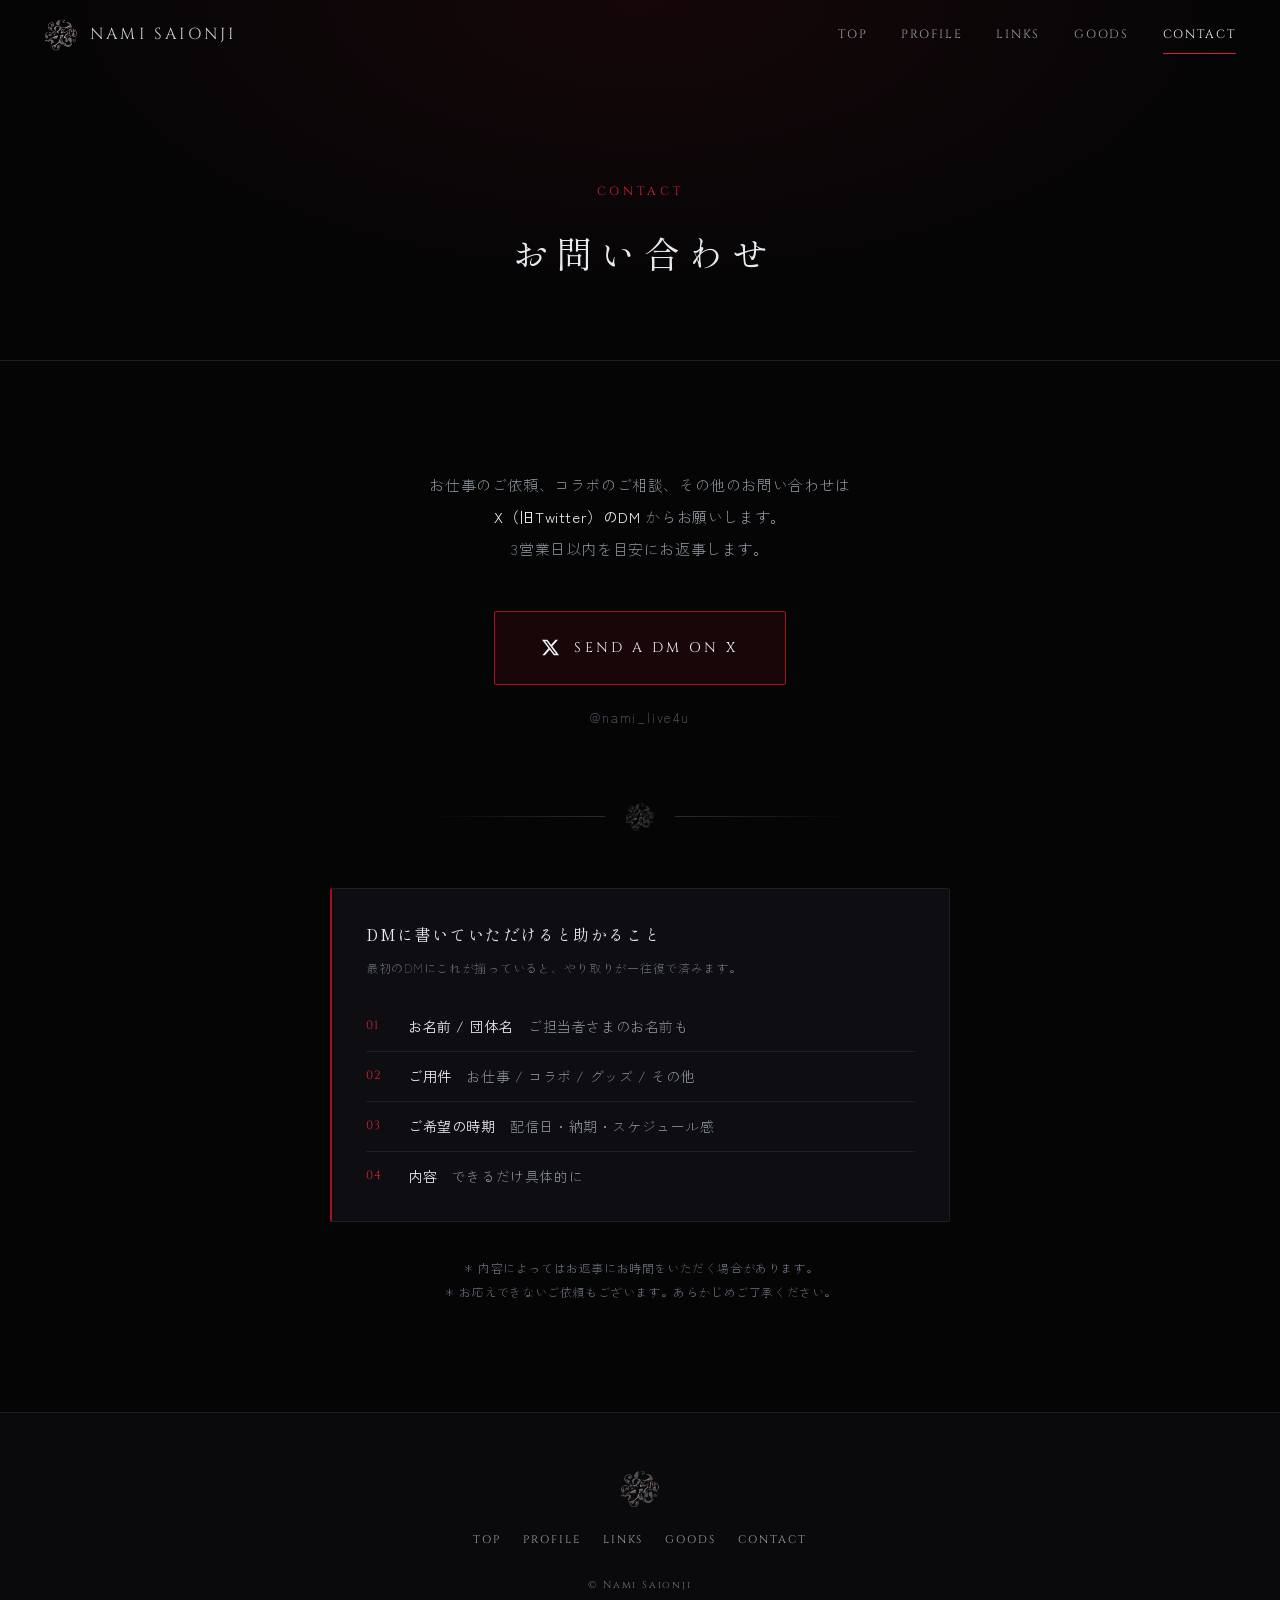
==== contact.html @ cef0e0cd "Add files via upload" ====
<!DOCTYPE html>
<html lang="ja">
<head>
<meta charset="UTF-8">
<meta name="viewport" content="width=device-width,initial-scale=1">
<title>CONTACT｜西園寺ナミ</title>
<meta name="description" content="西園寺ナミへのお問い合わせ・お仕事のご依頼はXのDMから。">
<meta property="og:title" content="CONTACT｜西園寺ナミ">
<meta property="og:image" content="assets/img/ogp_1200x630.png">
<meta name="twitter:card" content="summary_large_image">
<link rel="icon" href="assets/img/favicon.ico">
<link rel="apple-touch-icon" href="assets/img/favicon_180.png">
<link rel="preconnect" href="https://fonts.googleapis.com">
<link rel="preconnect" href="https://fonts.gstatic.com" crossorigin>
<link href="https://fonts.googleapis.com/css2?family=Cinzel:wght@400;500&family=Shippori+Mincho:wght@400;500&family=Zen+Kaku+Gothic+New:wght@300;400&display=swap" rel="stylesheet">
<link rel="stylesheet" href="assets/css/style.css">
<style>
  .dm{max-width:620px;margin:0 auto;text-align:center}
  .dm__btn{
    display:inline-flex;align-items:center;justify-content:center;gap:14px;
    padding:22px 46px;border:1px solid var(--crimson);border-radius:var(--r);
    background:rgba(163,18,28,.12);color:var(--silver-hi);
    font-family:var(--serif-en);font-size:14px;letter-spacing:.22em;text-transform:uppercase;
    transition:background .4s var(--ease),border-color .4s var(--ease),transform .4s var(--ease);
  }
  .dm__btn:hover{background:var(--crimson);border-color:var(--crimson);transform:translateY(-2px)}
  .dm__btn svg{width:19px;height:19px;fill:currentColor;flex:0 0 auto}
  .dm__id{margin:20px 0 0;font-family:var(--sans-jp);font-size:13px;
    letter-spacing:.14em;color:var(--text-3)}

  .ask{max-width:620px;margin:0 auto;background:var(--surface);
    border:1px solid var(--line);border-left:2px solid var(--crimson);
    border-radius:var(--r);padding:30px 34px}
  .ask__t{margin:0 0 6px;font-family:var(--serif-jp);font-size:16px;letter-spacing:.1em;color:var(--text)}
  .ask__s{margin:0 0 22px;font-size:12px;color:var(--text-3);letter-spacing:.06em}
  .ask ol{margin:0;padding:0;counter-reset:a;list-style:none}
  .ask li{counter-increment:a;position:relative;padding:11px 0 11px 42px;
    border-bottom:1px solid var(--line);font-size:14px;color:var(--text-2)}
  .ask li:last-child{border-bottom:0;padding-bottom:0}
  .ask li::before{
    content:counter(a,decimal-leading-zero);position:absolute;left:0;top:12px;
    font-family:var(--serif-en);font-size:12px;letter-spacing:.1em;color:var(--crimson-hi)}
  .ask li b{color:var(--text);font-weight:400}
</style>
</head>
<body>

<header class="hd is-stuck">
  <a class="hd__logo" href="index.html">
    <img src="assets/img/logo_mark_transparent_256.png" alt="西園寺ナミ">
    <span>Nami Saionji</span>
  </a>
  <nav class="nav">
    <a href="index.html">Top</a><a href="profile.html">Profile</a><a href="links.html">Links</a>
    <a href="goods.html">Goods</a><a href="contact.html">Contact</a>
  </nav>
  <button class="burger" type="button" aria-label="メニュー" aria-expanded="false"><i></i><i></i><i></i></button>
</header>

<main>
  <div class="phead">
    <p class="phead__en">Contact</p>
    <h1 class="phead__jp">お問い合わせ</h1>
  </div>

  <section class="sec">
    <div class="wrap">
      <div class="rv">
        <p class="lead" style="max-width:620px;margin:0 auto 46px;text-align:center">
          お仕事のご依頼、コラボのご相談、その他のお問い合わせは<br>
          <strong>X（旧Twitter）のDM</strong> からお願いします。<br>
          3営業日以内を目安にお返事します。
        </p>
      </div>

      <div class="dm rv" data-d="1">
        <!-- プロフィールに飛ばして、そこのDMボタンを押してもらう形。
             自分の数値IDが分かれば https://x.com/messages/compose?recipient_id=数値ID で
             DM画面を直接開けます（詳細は 01_設計/原稿.md のメモ参照）。 -->
        <a class="dm__btn" href="https://x.com/nami_live4u" target="_blank" rel="noopener">
          <svg viewBox="0 0 24 24" aria-hidden="true"><path d="M18.244 2.25h3.308l-7.227 8.26 8.502 11.24H16.17l-5.214-6.817L4.99 21.75H1.68l7.73-8.835L1.254 2.25H8.08l4.713 6.231zm-1.161 17.52h1.833L7.084 4.126H5.117z"/></svg>
          Send a DM on X
        </a>
        <p class="dm__id">@nami_live4u</p>
      </div>

      <div class="orn rv" data-d="2" style="margin:64px 0 48px">
        <img src="assets/img/logo_mark_transparent_256.png" alt="">
      </div>

      <div class="ask rv" data-d="3">
        <p class="ask__t">DMに書いていただけると助かること</p>
        <p class="ask__s">最初のDMにこれが揃っていると、やり取りが一往復で済みます。</p>
        <ol>
          <li><b>お名前 / 団体名</b>　ご担当者さまのお名前も</li>
          <li><b>ご用件</b>　お仕事 / コラボ / グッズ / その他</li>
          <li><b>ご希望の時期</b>　配信日・納期・スケジュール感</li>
          <li><b>内容</b>　できるだけ具体的に</li>
        </ol>
      </div>

      <div class="rv" data-d="3" style="max-width:620px;margin:34px auto 0">
        <p style="font-size:12px;color:var(--text-3);line-height:2;text-align:center;margin:0">
          ＊ 内容によってはお返事にお時間をいただく場合があります。<br>
          ＊ お応えできないご依頼もございます。あらかじめご了承ください。
        </p>
      </div>
    </div>
  </section>
</main>

<footer class="ft">
  <div class="wrap">
    <img class="ft__mark" src="assets/img/logo_mark_transparent_256.png" alt="">
    <nav class="ft__nav">
      <a href="index.html">Top</a><a href="profile.html">Profile</a><a href="links.html">Links</a>
      <a href="goods.html">Goods</a><a href="contact.html">Contact</a>
    </nav>
    <p class="ft__cr">&copy; Nami Saionji</p>
  </div>
</footer>

<script src="assets/js/main.js"></script>
</body>
</html>
---- assets/css/style.css ----
/* =========================================================
   西園寺ナミ OFFICIAL SITE
   デザイントークン — STUDIO 側の設定値もこの数値をそのまま使う
   ========================================================= */
:root{
  --bg:#050506;
  --bg-2:#0a0a0d;
  --surface:#0e0e12;
  --surface-2:#14141a;
  --line:#1e1f26;
  --line-2:#2a2b33;

  --text:#e7eaef;
  --text-2:#9aa2ad;
  --text-3:#6b7280;

  --silver:#c9ced6;
  --silver-hi:#f0f3f7;
  --crimson:#a3121c;
  --crimson-hi:#d8232f;

  --maxw:1100px;
  --pad:24px;
  --r:2px;

  --serif-jp:"Shippori Mincho","Hiragino Mincho ProN","Yu Mincho",serif;
  --serif-en:"Cinzel","EB Garamond","Cormorant Garamond","Times New Roman",serif;
  --sans-jp:"Zen Kaku Gothic New","Hiragino Sans","Yu Gothic",sans-serif;

  --ease:cubic-bezier(.16,1,.3,1);
}

*,*::before,*::after{box-sizing:border-box}
html{scroll-behavior:smooth;-webkit-text-size-adjust:100%}
body{
  margin:0;background:var(--bg);color:var(--text);
  font-family:var(--sans-jp);font-size:15px;line-height:1.95;
  letter-spacing:.04em;font-weight:300;
  -webkit-font-smoothing:antialiased;overflow-x:hidden;
}
img,video{max-width:100%;display:block}
a{color:inherit;text-decoration:none;transition:color .3s var(--ease)}
ul{list-style:none;margin:0;padding:0}

.wrap{width:100%;max-width:var(--maxw);margin:0 auto;padding:0 var(--pad)}
.only-sp{display:none}

/* ---------- header ---------- */
.hd{
  position:fixed;inset:0 0 auto 0;z-index:100;
  display:flex;align-items:center;justify-content:space-between;
  padding:18px clamp(20px,4vw,44px);
  transition:background .45s var(--ease),border-color .45s var(--ease),padding .45s var(--ease);
  border-bottom:1px solid transparent;
}
.hd.is-stuck{
  background:rgba(5,5,6,.86);backdrop-filter:blur(14px);
  border-bottom-color:var(--line);padding-top:12px;padding-bottom:12px;
}
.hd__logo{display:flex;align-items:center;gap:12px}
.hd__logo img{width:34px;height:34px}
.hd__logo span{
  font-family:var(--serif-en);font-size:16px;letter-spacing:.20em;
  color:var(--silver);text-transform:uppercase;
}
.nav{display:flex;align-items:center;gap:clamp(18px,2.6vw,34px)}
.nav a{
  position:relative;font-size:12px;letter-spacing:.16em;color:var(--text-2);
  text-transform:uppercase;font-family:var(--serif-en);
}
.nav a::after{
  content:"";position:absolute;left:0;right:100%;bottom:-7px;height:1px;
  background:var(--crimson-hi);transition:right .45s var(--ease);
}
.nav a:hover,.nav a[aria-current="page"]{color:var(--silver-hi)}
.nav a:hover::after,.nav a[aria-current="page"]::after{right:0}

.burger{display:none;width:42px;height:42px;border:1px solid var(--line-2);
  background:transparent;cursor:pointer;position:relative;border-radius:var(--r)}
.burger i{position:absolute;left:11px;width:20px;height:1px;background:var(--silver);
  transition:transform .4s var(--ease),opacity .3s}
.burger i:nth-child(1){top:15px}
.burger i:nth-child(2){top:21px}
.burger i:nth-child(3){top:27px}
.is-open .burger i:nth-child(1){transform:translateY(6px) rotate(45deg)}
.is-open .burger i:nth-child(2){opacity:0}
.is-open .burger i:nth-child(3){transform:translateY(-6px) rotate(-45deg)}

/* ---------- hero ---------- */
.hero{position:relative;height:100svh;min-height:560px;overflow:hidden;background:#000}
.hero__media{position:absolute;inset:0}
.hero__media video,.hero__media img{
  width:100%;height:100%;object-fit:cover;object-position:center;
}
.hero__veil{
  position:absolute;inset:0;pointer-events:none;
  background:
    radial-gradient(58% 58% at 50% 44%,transparent 0%,rgba(5,5,6,.34) 72%,rgba(5,5,6,.82) 100%),
    linear-gradient(to bottom,transparent 58%,rgba(5,5,6,.94) 100%);
}
.hero__foot{
  position:absolute;left:0;right:0;bottom:clamp(44px,9vh,96px);
  text-align:center;padding:0 var(--pad);
}
.hero__name{
  margin:0;font-family:var(--serif-jp);font-weight:400;
  font-size:clamp(30px,5.4vw,54px);letter-spacing:.30em;text-indent:.30em;
  color:var(--silver-hi);
}
.hero__en{
  margin:14px 0 0;font-family:var(--serif-en);
  font-size:clamp(11px,1.5vw,14px);letter-spacing:.38em;text-indent:.38em;
  color:var(--text-2);text-transform:uppercase;
}
.hero__scroll{
  position:absolute;left:50%;bottom:18px;transform:translateX(-50%);
  font-family:var(--serif-en);font-size:10px;letter-spacing:.26em;color:var(--text-3);
}
.hero__scroll::after{
  content:"";display:block;width:1px;height:38px;margin:10px auto 0;
  background:linear-gradient(var(--text-3),transparent);
  animation:drop 2.4s var(--ease) infinite;
}
@keyframes drop{0%{transform:scaleY(0);transform-origin:top}
  55%{transform:scaleY(1);transform-origin:top}
  56%{transform:scaleY(1);transform-origin:bottom}
  100%{transform:scaleY(0);transform-origin:bottom}}

/* ---------- page head (下層ページ) ---------- */
.phead{padding:clamp(140px,20vh,200px) 0 clamp(48px,8vh,80px);text-align:center;
  border-bottom:1px solid var(--line);background:
  radial-gradient(70% 120% at 50% 0%,rgba(163,18,28,.10),transparent 70%)}
.phead__en{font-family:var(--serif-en);font-size:12px;letter-spacing:.32em;
  color:var(--crimson-hi);text-transform:uppercase;margin:0}
.phead__jp{font-family:var(--serif-jp);font-weight:400;margin:14px 0 0;
  font-size:clamp(24px,4vw,36px);letter-spacing:.22em;text-indent:.22em}

/* ---------- section ---------- */
.sec{padding:clamp(72px,12vh,128px) 0;position:relative}
.sec--line{border-top:1px solid var(--line)}
.shead{margin-bottom:clamp(34px,5vh,56px)}
.shead__en{
  display:flex;align-items:center;gap:14px;margin:0;
  font-family:var(--serif-en);font-size:12px;letter-spacing:.32em;
  color:var(--crimson-hi);text-transform:uppercase;
}
.shead__en::before{content:"";width:34px;height:1px;background:var(--crimson)}
.shead__jp{font-family:var(--serif-jp);font-weight:400;margin:12px 0 0;
  font-size:clamp(21px,3.2vw,30px);letter-spacing:.16em}
.shead--c{text-align:center}
.shead--c .shead__en{justify-content:center}

.lead{max-width:56ch;color:var(--text-2);font-size:15px;line-height:2.15}
.lead strong{color:var(--text);font-weight:400}

/* ---------- ornament divider ---------- */
.orn{display:flex;align-items:center;gap:20px;justify-content:center;padding:8px 0}
.orn::before,.orn::after{content:"";height:1px;flex:0 1 180px;
  background:linear-gradient(90deg,transparent,var(--line-2))}
.orn::after{background:linear-gradient(90deg,var(--line-2),transparent)}
.orn img{width:30px;opacity:.5}

/* ---------- link cards ---------- */
.cards{display:grid;gap:14px;grid-template-columns:repeat(auto-fill,minmax(268px,1fr))}
.card{
  display:flex;align-items:center;gap:16px;padding:20px 22px;
  background:var(--surface);border:1px solid var(--line);border-radius:var(--r);
  transition:border-color .4s var(--ease),background .4s var(--ease),transform .4s var(--ease);
  position:relative;overflow:hidden;
}
.card::before{
  content:"";position:absolute;left:0;top:0;bottom:0;width:2px;
  background:var(--crimson);transform:scaleY(0);transform-origin:top;
  transition:transform .45s var(--ease);
}
.card:hover{border-color:var(--line-2);background:var(--surface-2);transform:translateY(-2px)}
.card:hover::before{transform:scaleY(1)}
.card__ic{
  flex:0 0 40px;height:40px;display:grid;place-items:center;
  border:1px solid var(--line-2);border-radius:50%;
  font-family:var(--serif-en);font-size:13px;letter-spacing:.06em;color:var(--silver);
}
.card__b{min-width:0}
.card__t{margin:0;font-size:14px;letter-spacing:.1em;color:var(--text)}
.card__d{margin:3px 0 0;font-size:12px;color:var(--text-3);letter-spacing:.06em;
  white-space:nowrap;overflow:hidden;text-overflow:ellipsis}
.card__ar{margin-left:auto;color:var(--text-3);font-size:16px;transition:transform .4s var(--ease),color .4s}
.card:hover .card__ar{transform:translateX(4px);color:var(--crimson-hi)}

/* ---------- profile ---------- */
.prof{display:grid;grid-template-columns:minmax(0,300px) minmax(0,1fr);gap:clamp(28px,5vw,64px);align-items:start}
.prof__fig{border:1px solid var(--line);background:var(--surface);padding:26px;border-radius:var(--r)}
.prof__fig img{width:100%}
.dl{margin:0;border-top:1px solid var(--line)}
.dl div{display:grid;grid-template-columns:132px 1fr;gap:16px;
  padding:15px 2px;border-bottom:1px solid var(--line)}
.dl dt{margin:0;font-family:var(--serif-en);font-size:11px;letter-spacing:.20em;
  color:var(--text-3);text-transform:uppercase;padding-top:4px}
.dl dd{margin:0;color:var(--text)}

/* ---------- x timeline ---------- */
.xbox{border:1px solid var(--line);background:var(--surface);padding:12px;border-radius:var(--r);
  max-width:620px;margin:0 auto;min-height:200px}

/* ---------- buttons ---------- */
.btns{display:flex;flex-wrap:wrap;gap:14px}
.btn{
  display:inline-flex;align-items:center;gap:12px;
  padding:15px 30px;border:1px solid var(--line-2);border-radius:var(--r);
  font-family:var(--serif-en);font-size:12px;letter-spacing:.20em;text-transform:uppercase;
  color:var(--silver);background:transparent;cursor:pointer;
  transition:border-color .4s var(--ease),color .4s var(--ease),background .4s var(--ease);
}
.btn:hover{border-color:var(--crimson);color:var(--silver-hi);background:rgba(163,18,28,.10)}
.btn--fill{background:var(--crimson);border-color:var(--crimson);color:#fff}
.btn--fill:hover{background:var(--crimson-hi);border-color:var(--crimson-hi)}

/* ---------- footer ---------- */
.ft{border-top:1px solid var(--line);padding:56px 0 40px;text-align:center;background:var(--bg-2)}
.ft__mark{width:40px;margin:0 auto 20px;opacity:.75}
.ft__nav{display:flex;flex-wrap:wrap;gap:22px;justify-content:center;margin-bottom:26px}
.ft__nav a{font-family:var(--serif-en);font-size:11px;letter-spacing:.18em;
  color:var(--text-2);text-transform:uppercase}
.ft__nav a:hover{color:var(--silver-hi)}
.ft__cr{font-family:var(--serif-en);font-size:10px;letter-spacing:.18em;color:var(--text-3);margin:0}

/* ---------- scroll reveal ---------- */
.rv{opacity:0;transform:translateY(22px);
  transition:opacity 1s var(--ease),transform 1s var(--ease)}
.rv.is-in{opacity:1;transform:none}
.rv[data-d="1"]{transition-delay:.09s}
.rv[data-d="2"]{transition-delay:.18s}
.rv[data-d="3"]{transition-delay:.27s}

/* ---------- responsive ---------- */
@media (max-width:860px){
  .prof{grid-template-columns:1fr}
  .prof__fig{max-width:320px;margin:0 auto}
}
/* 縦長画面ではロゴが切れないよう contain に切り替える */
@media (max-aspect-ratio:1/1){
  .hero__media video,.hero__media img{object-fit:contain;object-position:center 40%}
  .hero__veil{background:
    radial-gradient(64% 46% at 50% 40%,transparent 0%,rgba(5,5,6,.30) 74%,rgba(5,5,6,.80) 100%),
    linear-gradient(to bottom,transparent 62%,rgba(5,5,6,.96) 100%)}
  .hero__foot{bottom:clamp(96px,15vh,150px)}
}
@media (max-width:720px){
  body{font-size:14px}
  .only-sp{display:block}
  .burger{display:block}
  .nav{
    position:fixed;inset:0;flex-direction:column;justify-content:center;gap:30px;
    background:rgba(5,5,6,.97);backdrop-filter:blur(18px);
    opacity:0;visibility:hidden;transition:opacity .45s var(--ease),visibility .45s;
  }
  .is-open .nav{opacity:1;visibility:visible}
  .nav a{font-size:15px;letter-spacing:.3em}
  .hd{z-index:120}
  .burger{z-index:130}
  .dl div{grid-template-columns:1fr;gap:2px}
  .dl dt{padding-top:0}
  .hero__scroll{font-size:9px;bottom:14px}
  .hero__scroll::after{height:28px}
  .hero__name{letter-spacing:.24em;text-indent:.24em}
}
@media (prefers-reduced-motion:reduce){
  *{animation:none!important;transition-duration:.01ms!important}
  .rv{opacity:1;transform:none}
  html{scroll-behavior:auto}
}
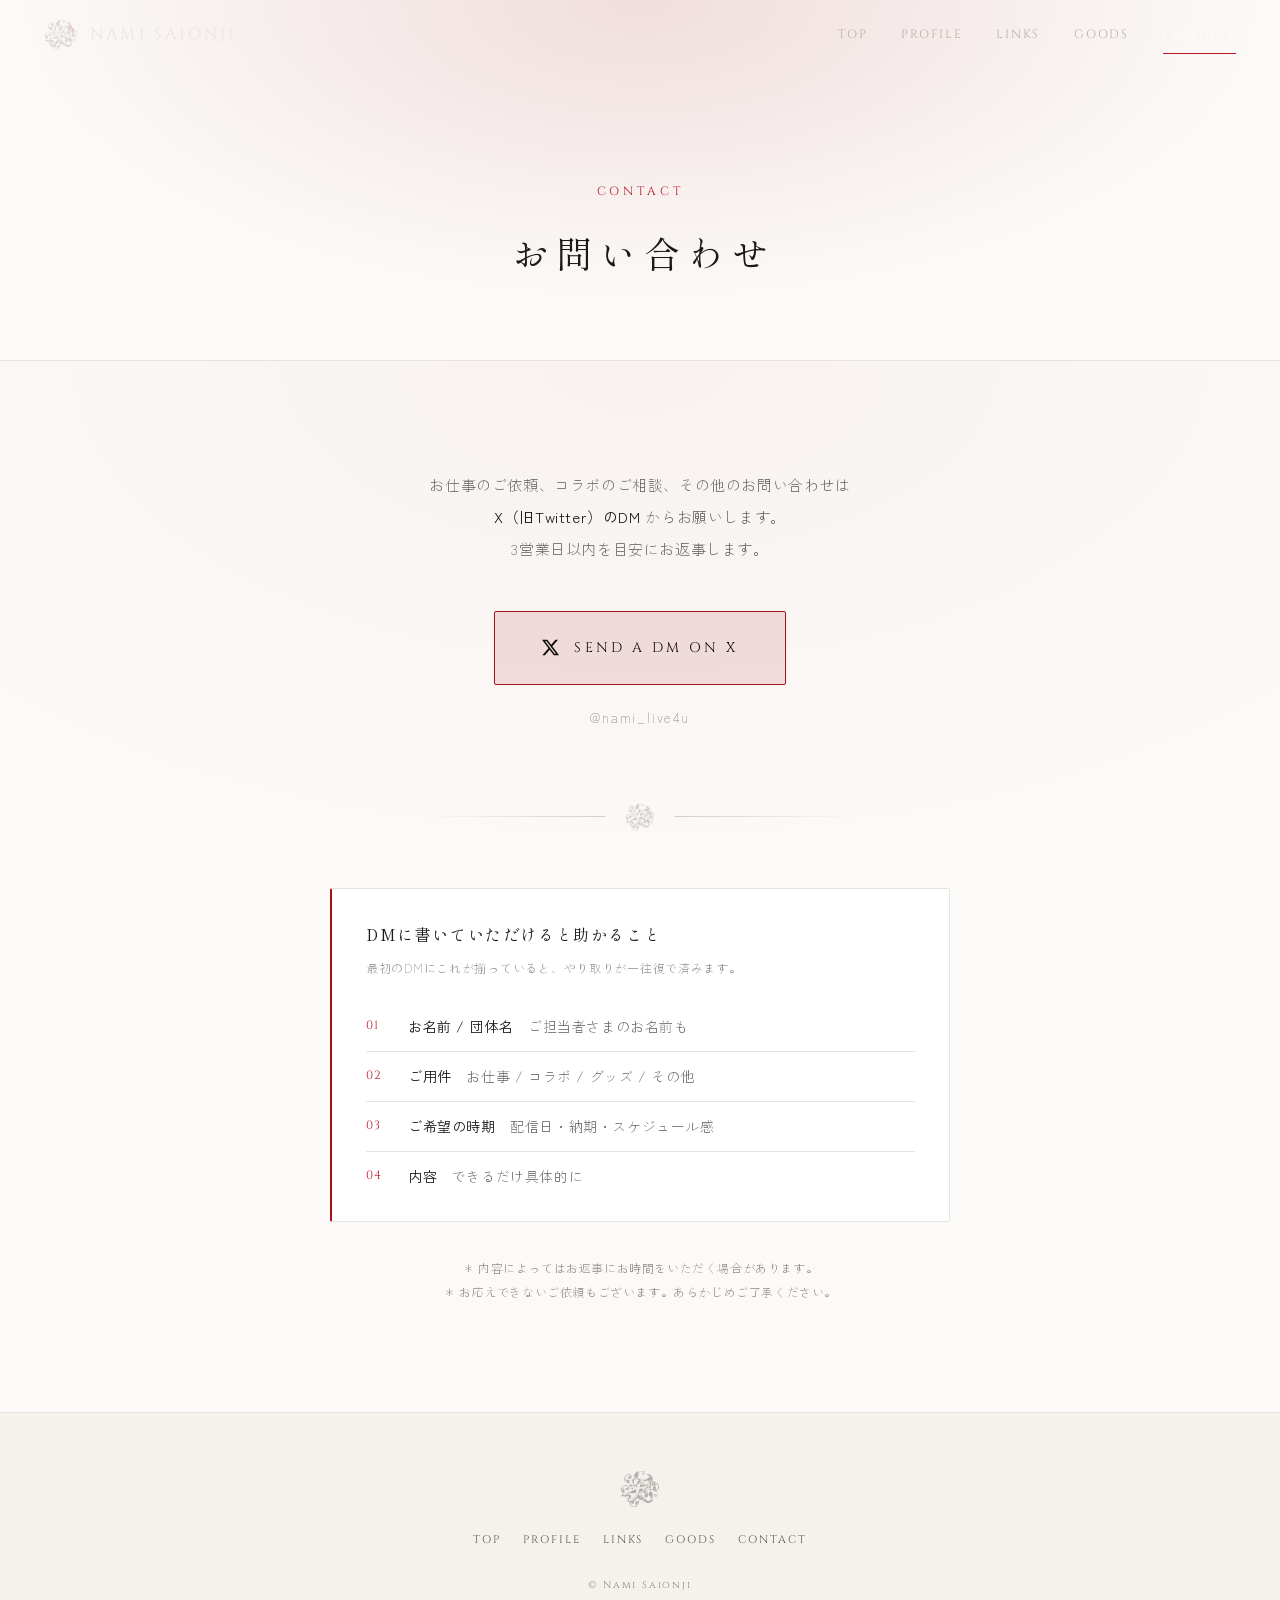
==== commit 48c36fdc: "Add files via upload" ====
--- a/contact.html
+++ b/contact.html
@@ -6,8 +6,11 @@
 <title>CONTACT｜西園寺ナミ</title>
 <meta name="description" content="西園寺ナミへのお問い合わせ・お仕事のご依頼はXのDMから。">
 <meta property="og:title" content="CONTACT｜西園寺ナミ">
-<meta property="og:image" content="assets/img/ogp_1200x630.png">
+<meta property="og:image" content="https://sweettimeeveryday.github.io/Nami-official-site/assets/img/ogp_1200x630.png">
+<meta property="og:url" content="https://sweettimeeveryday.github.io/Nami-official-site/contact.html">
+<meta property="og:site_name" content="西園寺ナミ｜OFFICIAL SITE">
 <meta name="twitter:card" content="summary_large_image">
+<link rel="canonical" href="https://sweettimeeveryday.github.io/Nami-official-site/contact.html">
 <link rel="icon" href="assets/img/favicon.ico">
 <link rel="apple-touch-icon" href="assets/img/favicon_180.png">
 <link rel="preconnect" href="https://fonts.googleapis.com">
--- a/assets/css/style.css
+++ b/assets/css/style.css
@@ -149,6 +149,9 @@
   font-size:clamp(21px,3.2vw,30px);letter-spacing:.16em}
 .shead--c{text-align:center}
 .shead--c .shead__en{justify-content:center}
+/* 長い見出し用。他のセクションは4〜6文字なので同じ級数だと間延びして見える。
+   少し詰めて、2行になったときの行間も締める。 */
+.shead__jp--long{font-size:clamp(19px,2.7vw,26px);letter-spacing:.12em;line-height:1.7}
 
 .lead{max-width:56ch;color:var(--text-2);font-size:15px;line-height:2.15}
 .lead strong{color:var(--text);font-weight:400}
@@ -161,8 +164,11 @@
 .orn img{width:30px;opacity:.5}
 
 /* ---------- link cards ---------- */
-.cards{display:grid;gap:14px;grid-template-columns:repeat(auto-fill,minmax(268px,1fr))}
+/* カードは最大340pxまで。行ごと中央に寄せるので、最後の行が1枚でも
+   中央に来る（grid のままだと1枚だけ左端に残ってしまう）。 */
+.cards{display:flex;flex-wrap:wrap;gap:14px;justify-content:center}
 .card{
+  flex:1 1 268px;max-width:340px;min-width:0;
   display:flex;align-items:center;gap:16px;padding:20px 22px;
   background:var(--surface);border:1px solid var(--line);border-radius:var(--r);
   transition:border-color .4s var(--ease),background .4s var(--ease),transform .4s var(--ease);
@@ -269,3 +275,309 @@
   .rv{opacity:1;transform:none}
   html{scroll-behavior:auto}
 }
+
+/* =========================================================
+   image stream — 奥から手前へ流れる画像のコリドー
+   ---------------------------------------------------------
+   ・長さの単位はすべて cqw（.stream の幅に対する%）。
+     幅が変われば奥行きも一緒に変わるので、どのサイズでも
+     同じ見え方になります。
+   ・カードは「1枚ごとに一定の倍率で大きくなる」ように
+     キーフレームを打ってあります。z を等間隔に並べると
+     手前でカード同士が離れて帯が切れるためです。
+   ・レールは最初に一気に開いてから止まります（fan=3.3）。
+     これで中央付近は平らな帯、その後に折れて斜めに走ります。
+   ・新しいカードは軸の「反対側」から生まれます（railBirth が
+     マイナス）。中央に穴が空くのを防ぐためで、意図的です。
+   数値は image-stream-hero コンポーネントの既定値そのままです。
+   ========================================================= */
+.stream{
+  position:relative;
+  width:100%;
+  aspect-ratio:2/1;
+  min-height:260px;
+  overflow:hidden;
+  container-type:inline-size;
+  background:var(--band-stream,#030204);
+}
+/* 背景動画。3D空間の外に置くのが要点で、.stream に perspective を持たせると
+   奥（z が負）のカードが動画より後ろに回り込んで消えてしまう。
+   遠近法は下の .stream__scene が受け持つ。 */
+.stream__bg{
+  position:absolute;inset:0;width:100%;height:100%;
+  object-fit:cover;
+  filter:brightness(.78) saturate(1);
+}
+/* カードが埋もれないよう、動画の上に一枚かける */
+.stream__tint{
+  position:absolute;inset:0;pointer-events:none;
+  background:rgb(var(--band-stream-rgb,3 2 4) / .18);
+}
+/* 遠近法はここ。JS がカーソルに合わせて --stream-ox / --stream-oy を動かす */
+.stream__scene{
+  position:absolute;inset:0;
+  perspective:30cqw;
+  perspective-origin:var(--stream-ox,50%) var(--stream-oy,55%);
+}
+/* 元データの置き場。表示はせず、JS がここを読んでレールを組み立てる */
+.stream__src{display:none}
+/* レール自体は帯全面を覆うので、クリックは通してカードだけで受ける */
+.stream__rail{position:absolute;inset:0;transform-style:preserve-3d;pointer-events:none}
+.stream__card{
+  position:absolute;
+  /* button の既定スタイルを消す */
+  appearance:none;border:0;padding:0;color:inherit;font:inherit;cursor:pointer;pointer-events:auto;
+  left:50%;top:55%;
+  width:18cqw;height:25cqw;
+  margin-left:-9cqw;margin-top:-12.5cqw;
+  border-radius:.4cqw;
+  overflow:hidden;
+  /* 透過PNGを入れても板として見えるように、下地を敷いて縁を1本引く */
+  background:linear-gradient(155deg,var(--surface-2),var(--surface));
+  box-shadow:0 0 0 1px rgba(42,43,51,.6);
+  backface-visibility:hidden;
+  /* !important は「アニメーションを減らす」設定の全体リセット
+     （末尾の *{animation:none!important}）に消されないため。
+     止めるのではなく一時停止させたいので下でポーズします。 */
+  animation-duration:18s!important;
+  animation-timing-function:linear!important;
+  animation-iteration-count:infinite!important;
+}
+.stream__card img{width:100%;height:100%;object-fit:cover;transition:filter .4s var(--ease)}
+.stream__rail--r > .stream__card{animation-name:stream-r!important}
+.stream__rail--l > .stream__card{animation-name:stream-l!important}
+
+/* 指している1枚だけ止めて明るくする。狙って押せるようにするため */
+.stream .stream__card:hover,
+.stream .stream__card:focus-visible{animation-play-state:paused}
+.stream__card:hover img,
+.stream__card:focus-visible img{filter:brightness(1.5)}
+.stream__card:focus-visible{outline:1px solid var(--crimson-hi);outline-offset:2px}
+
+/* 負のディレイで最初のフレームからコリドーが埋まった状態にする。
+   値は JS が --sd に入れる。カスタムプロパティなので、末尾の
+   *{animation:none!important} に消されず、枚数も自由に増やせる。 */
+.stream__card{animation-delay:var(--sd,0s)!important}
+
+/* 上下左右を帯の色に溶かして、切れ目とカードの出入りを隠す */
+.stream__veil{
+  position:absolute;inset:0;pointer-events:none;
+  background:
+    linear-gradient(90deg,var(--band-stream,#030204) 0%,rgb(var(--band-stream-rgb,3 2 4) / 0) 16%,rgb(var(--band-stream-rgb,3 2 4) / 0) 84%,var(--band-stream,#030204) 100%),
+    linear-gradient(to bottom,var(--band-stream,#030204) 0%,rgb(var(--band-stream-rgb,3 2 4) / 0) 13%,rgb(var(--band-stream-rgb,3 2 4) / 0) 87%,var(--band-stream,#030204) 100%);
+}
+
+@keyframes stream-r{
+  0.00%{transform:translate3d(-11.00cqw,0,-258.46cqw) rotateY(-6.00deg)}
+  4.17%{transform:translate3d(-3.79cqw,0,-225.92cqw) rotateY(-6.92deg)}
+  8.33%{transform:translate3d(2.73cqw,0,-197.04cqw) rotateY(-7.83deg)}
+  12.50%{transform:translate3d(8.60cqw,0,-171.43cqw) rotateY(-8.75deg)}
+  16.67%{transform:translate3d(13.87cqw,0,-148.70cqw) rotateY(-9.67deg)}
+  20.83%{transform:translate3d(18.56cqw,0,-128.54cqw) rotateY(-10.58deg)}
+  25.00%{transform:translate3d(22.72cqw,0,-110.65cqw) rotateY(-11.50deg)}
+  29.17%{transform:translate3d(26.37cqw,0,-94.78cqw) rotateY(-12.42deg)}
+  33.33%{transform:translate3d(29.57cqw,0,-80.70cqw) rotateY(-13.33deg)}
+  37.50%{transform:translate3d(32.34cqw,0,-68.21cqw) rotateY(-14.25deg)}
+  41.67%{transform:translate3d(34.71cqw,0,-57.13cqw) rotateY(-15.17deg)}
+  45.83%{transform:translate3d(36.73cqw,0,-47.30cqw) rotateY(-16.08deg)}
+  50.00%{transform:translate3d(38.42cqw,0,-38.58cqw) rotateY(-17.00deg)}
+  54.17%{transform:translate3d(39.81cqw,0,-30.84cqw) rotateY(-17.92deg)}
+  58.33%{transform:translate3d(40.94cqw,0,-23.98cqw) rotateY(-18.83deg)}
+  62.50%{transform:translate3d(41.84cqw,0,-17.89cqw) rotateY(-19.75deg)}
+  66.67%{transform:translate3d(42.53cqw,0,-12.48cqw) rotateY(-20.67deg)}
+  70.83%{transform:translate3d(43.06cqw,0,-7.69cqw) rotateY(-21.58deg)}
+  75.00%{transform:translate3d(43.43cqw,0,-3.44cqw) rotateY(-22.50deg)}
+  79.17%{transform:translate3d(43.69cqw,0,0.33cqw) rotateY(-23.42deg)}
+  83.33%{transform:translate3d(43.85cqw,0,3.68cqw) rotateY(-24.33deg)}
+  87.50%{transform:translate3d(43.94cqw,0,6.65cqw) rotateY(-25.25deg)}
+  91.67%{transform:translate3d(43.98cqw,0,9.28cqw) rotateY(-26.17deg)}
+  95.83%{transform:translate3d(44.00cqw,0,11.62cqw) rotateY(-27.08deg)}
+  100.00%{transform:translate3d(44.00cqw,0,13.70cqw) rotateY(-28.00deg)}
+}
+@keyframes stream-l{
+  0.00%{transform:translate3d(11.00cqw,0,-258.46cqw) rotateY(6.00deg)}
+  4.17%{transform:translate3d(3.79cqw,0,-225.92cqw) rotateY(6.92deg)}
+  8.33%{transform:translate3d(-2.73cqw,0,-197.04cqw) rotateY(7.83deg)}
+  12.50%{transform:translate3d(-8.60cqw,0,-171.43cqw) rotateY(8.75deg)}
+  16.67%{transform:translate3d(-13.87cqw,0,-148.70cqw) rotateY(9.67deg)}
+  20.83%{transform:translate3d(-18.56cqw,0,-128.54cqw) rotateY(10.58deg)}
+  25.00%{transform:translate3d(-22.72cqw,0,-110.65cqw) rotateY(11.50deg)}
+  29.17%{transform:translate3d(-26.37cqw,0,-94.78cqw) rotateY(12.42deg)}
+  33.33%{transform:translate3d(-29.57cqw,0,-80.70cqw) rotateY(13.33deg)}
+  37.50%{transform:translate3d(-32.34cqw,0,-68.21cqw) rotateY(14.25deg)}
+  41.67%{transform:translate3d(-34.71cqw,0,-57.13cqw) rotateY(15.17deg)}
+  45.83%{transform:translate3d(-36.73cqw,0,-47.30cqw) rotateY(16.08deg)}
+  50.00%{transform:translate3d(-38.42cqw,0,-38.58cqw) rotateY(17.00deg)}
+  54.17%{transform:translate3d(-39.81cqw,0,-30.84cqw) rotateY(17.92deg)}
+  58.33%{transform:translate3d(-40.94cqw,0,-23.98cqw) rotateY(18.83deg)}
+  62.50%{transform:translate3d(-41.84cqw,0,-17.89cqw) rotateY(19.75deg)}
+  66.67%{transform:translate3d(-42.53cqw,0,-12.48cqw) rotateY(20.67deg)}
+  70.83%{transform:translate3d(-43.06cqw,0,-7.69cqw) rotateY(21.58deg)}
+  75.00%{transform:translate3d(-43.43cqw,0,-3.44cqw) rotateY(22.50deg)}
+  79.17%{transform:translate3d(-43.69cqw,0,0.33cqw) rotateY(23.42deg)}
+  83.33%{transform:translate3d(-43.85cqw,0,3.68cqw) rotateY(24.33deg)}
+  87.50%{transform:translate3d(-43.94cqw,0,6.65cqw) rotateY(25.25deg)}
+  91.67%{transform:translate3d(-43.98cqw,0,9.28cqw) rotateY(26.17deg)}
+  95.83%{transform:translate3d(-44.00cqw,0,11.62cqw) rotateY(27.08deg)}
+  100.00%{transform:translate3d(-44.00cqw,0,13.70cqw) rotateY(28.00deg)}
+}
+
+/* 動きを減らす設定では止めずに一時停止する。
+   animation:none にするとカード全体が中央に潰れてしまうため。 */
+@media (prefers-reduced-motion:reduce){
+  .stream__card{animation-play-state:paused!important}
+}
+
+/* ---------- image stream: 中央に開くカード ---------- */
+.lb{position:fixed;inset:0;z-index:200;display:grid;place-items:center;padding:var(--pad)}
+.lb[hidden]{display:none}
+.lb__bd{
+  position:absolute;inset:0;background:rgba(5,5,6,.86);backdrop-filter:blur(10px);
+  opacity:0;transition:opacity .4s var(--ease);
+}
+.lb.is-in .lb__bd{opacity:1}
+.lb__panel{
+  position:relative;width:min(520px,100%);
+  background:var(--surface);border:1px solid var(--line);border-radius:var(--r);
+  overflow:hidden;
+  opacity:0;transform:translateY(14px) scale(.98);
+  transition:opacity .5s var(--ease),transform .5s var(--ease);
+}
+.lb.is-in .lb__panel{opacity:1;transform:none}
+.lb__fig{aspect-ratio:16/9;background:#000;border-bottom:1px solid var(--line)}
+.lb__fig img{width:100%;height:100%;object-fit:cover}
+.lb__body{padding:26px 28px 30px}
+.lb__en{
+  display:flex;align-items:center;gap:12px;margin:0;
+  font-family:var(--serif-en);font-size:11px;letter-spacing:.30em;
+  color:var(--crimson-hi);text-transform:uppercase;
+}
+.lb__en::before{content:"";width:26px;height:1px;background:var(--crimson)}
+.lb__t{font-family:var(--serif-jp);font-weight:400;margin:12px 0 0;
+  font-size:clamp(19px,3vw,25px);letter-spacing:.14em}
+.lb__d{margin:12px 0 0;color:var(--text-2);font-size:14px;line-height:2.05}
+.lb .btns{margin-top:22px}
+.lb__x{
+  position:absolute;top:12px;right:12px;z-index:2;
+  width:38px;height:38px;display:grid;place-items:center;
+  background:rgba(5,5,6,.6);border:1px solid var(--line-2);border-radius:var(--r);
+  color:var(--silver);font-size:18px;line-height:1;cursor:pointer;
+  transition:border-color .35s var(--ease),color .35s var(--ease);
+}
+.lb__x:hover{border-color:var(--crimson);color:var(--silver-hi)}
+@media (max-width:720px){
+  .lb__body{padding:22px 20px 26px}
+}
+/* CTA は日本語が入るので、英字前提の .btn から字送りだけ戻す */
+.lb .btn{font-family:var(--sans-jp);text-transform:none;letter-spacing:.14em;font-size:13px}
+
+/* =========================================================
+   配色: 白磁（Porcelain） — 白磁の白と墨、朱をひとつ
+   ---------------------------------------------------------
+   もとの CSS には rgba(5,5,6,...) のような黒が直接書かれた箇所が
+   あり、:root を差し替えるだけでは追従しないため、その7か所を
+   ここで変数化して上書きしている。
+     --band        … ヒーローの地色（ロゴ動画が黒素材なので暗いまま）
+     --band-stream … Gallery の帯の地色（背景動画の端から実測。灰桜グレード）
+   ========================================================= */
+:root{
+  --bg:#fbfaf8; --bg-2:#f4f2ed; --surface:#ffffff; --surface-2:#f7f5f0;
+  --line:#e7e4de; --line-2:#d3cfc6;
+  --text:#1a1a19; --text-2:#5c5a55; --text-3:#8d8a83;
+  --silver:#35332f; --silver-hi:#0f0f0e;
+  --crimson:#a3121c; --crimson-hi:#b81b26;
+
+  --bg-rgb:251 250 248;
+  --band:#111110; --band-rgb:17 17 16;
+  --band-stream:#030204; --band-stream-rgb:3 2 4;
+  --accent-rgb:163 18 28;
+}
+.hero{background:var(--band)}
+.hero__veil{background:
+  radial-gradient(58% 58% at 50% 44%,transparent 0%,rgb(var(--band-rgb) / .34) 72%,rgb(var(--band-rgb) / .82) 100%),
+  linear-gradient(to bottom,transparent 58%,rgb(var(--band-rgb) / .94) 100%)}
+.hd.is-stuck{background:rgb(var(--bg-rgb) / .88)}
+@media (max-width:720px){ .nav{background:rgb(var(--bg-rgb) / .97)} }
+.lb__bd{background:rgb(var(--band-rgb) / .88)}
+.phead{background:radial-gradient(70% 120% at 50% 0%,rgb(var(--accent-rgb) / .12),transparent 70%)}
+.sec{background:radial-gradient(120% 78% at 50% 0%,rgb(var(--accent-rgb) / .035),transparent 62%)}
+.card{background:linear-gradient(155deg,var(--surface-2),var(--surface))}
+
+/* ヒーローと Gallery の帯だけは暗いまま残す。素材が黒地なので、
+   ここを白くすると絵が浮いてしまう。帯の上に乗る文字とヘッダーは
+   明るいままにしておく。 */
+.hd:not(.is-stuck) .hd__logo span{color:#e9e5db}
+.hd:not(.is-stuck) .nav a{color:#b6b0a4}
+.hd:not(.is-stuck) .nav a:hover,.hd:not(.is-stuck) .nav a[aria-current="page"]{color:#fff}
+.hero__name{color:#f8f5ef}
+.hero__en{color:#b6afa2}
+.hero__scroll{color:#8b8478}
+.hero__scroll::after{background:linear-gradient(#8b8478,transparent)}
+.stream__card{background:linear-gradient(155deg,#241f1b,#14120f);box-shadow:0 0 0 1px rgba(255,255,255,.18)}
+.orn img,.ft__mark{filter:brightness(.45) contrast(1.15)}
+.lb__panel{box-shadow:0 30px 80px rgba(0,0,0,.28)}
+
+/* =========================================================
+   scroll area — 長文を高さ固定の枠に収める
+   ---------------------------------------------------------
+   shadcn の ScrollArea 相当を素の CSS で。上下のぼかしと細い
+   スクロールバーで「まだ続きがある」ことを示す。
+   枠自体は tabindex="0" なのでキーボードでもスクロールできる。
+   ========================================================= */
+.sarea{max-width:620px;margin:0 auto}
+.sarea__frame{position:relative}
+.sarea__vp{
+  height:clamp(320px,52vh,460px);
+  overflow-y:auto;overscroll-behavior:contain;
+  padding:8px 22px 8px 2px;
+  /* Firefox */
+  scrollbar-width:thin;scrollbar-color:#bdb7ac transparent;
+}
+/* WebKit 系 */
+.sarea__vp::-webkit-scrollbar{width:6px}
+.sarea__vp::-webkit-scrollbar-track{background:transparent}
+.sarea__vp::-webkit-scrollbar-thumb{background:#bdb7ac;border-radius:3px}
+.sarea__vp::-webkit-scrollbar-thumb:hover{background:var(--text-3)}
+.sarea__vp:focus-visible{outline:1px solid var(--crimson);outline-offset:6px}
+
+/* 上下のぼかし。バーの上には掛けたくないので右を空ける */
+.sarea__frame::before,.sarea__frame::after{
+  content:"";position:absolute;left:0;right:14px;height:52px;
+  pointer-events:none;z-index:1;
+  transition:opacity .4s var(--ease);
+}
+.sarea__frame::before{top:0;background:linear-gradient(var(--bg),rgb(var(--bg-rgb,251 250 248) / 0))}
+.sarea__frame::after{bottom:0;background:linear-gradient(rgb(var(--bg-rgb,251 250 248) / 0),var(--bg))}
+/* 端に着いたら、その側のぼかしと案内を消す（JS がクラスを付ける） */
+.sarea.is-top .sarea__frame::before{opacity:0}
+.sarea.is-end .sarea__frame::after{opacity:0}
+
+.sarea__body{color:var(--text-2);font-size:15px;line-height:2.15}
+.sarea__body p{margin:0 0 1.6em}
+.sarea__body p:last-child{margin-bottom:0}
+.sarea__h{
+  font-family:var(--serif-jp);font-weight:400;color:var(--text);
+  font-size:17px;letter-spacing:.10em;line-height:1.9;
+  margin:0 0 1.2em;padding-bottom:.7em;
+  border-bottom:1px solid var(--line);
+}
+.sarea__body > .sarea__h ~ .sarea__h{margin-top:2.6em}
+.sarea__sign{
+  margin-top:2.2em!important;text-align:right;
+  font-family:var(--serif-jp);color:var(--text);letter-spacing:.18em;
+}
+.sarea__hint{
+  margin:14px 0 0;text-align:center;
+  font-family:var(--serif-en);font-size:10px;letter-spacing:.22em;
+  color:var(--text-3);text-transform:uppercase;
+  transition:opacity .4s var(--ease);
+}
+.sarea.is-end .sarea__hint{opacity:0}
+
+@media (max-width:720px){
+  .sarea__vp{padding-right:16px}
+  .sarea__body{font-size:14px;line-height:2.05}
+  .sarea__h{font-size:16px}
+}
+/* 飾りだけのカードは押せないので、指の形にしない */
+div.stream__card{cursor:default}
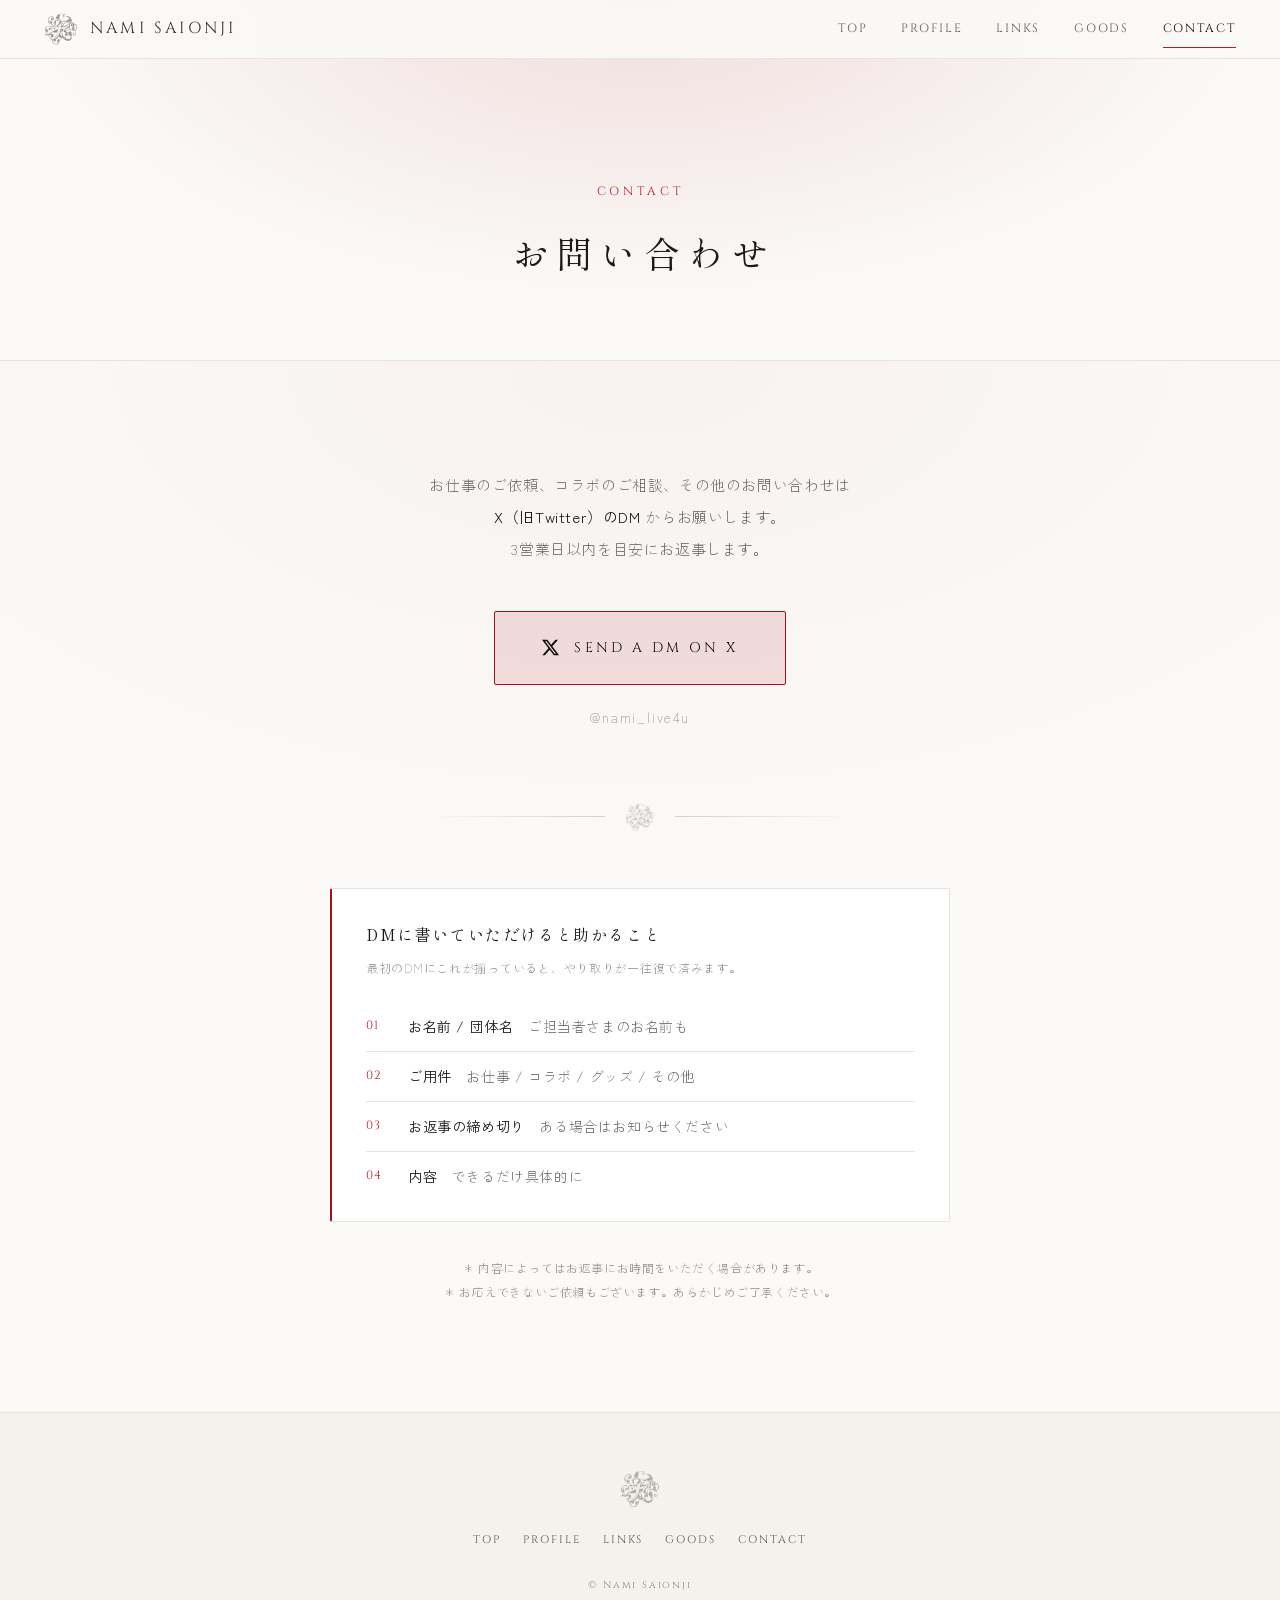
==== commit 275f4d84: "Add files via upload" ====
--- a/contact.html
+++ b/contact.html
@@ -97,7 +97,7 @@
         <ol>
           <li><b>お名前 / 団体名</b>　ご担当者さまのお名前も</li>
           <li><b>ご用件</b>　お仕事 / コラボ / グッズ / その他</li>
-          <li><b>ご希望の時期</b>　配信日・納期・スケジュール感</li>
+          <li><b>お返事の締め切り</b>　ある場合はお知らせください</li>
           <li><b>内容</b>　できるだけ具体的に</li>
         </ol>
       </div>
--- a/assets/css/style.css
+++ b/assets/css/style.css
@@ -92,6 +92,15 @@
 .hero__media video,.hero__media img{
   width:100%;height:100%;object-fit:cover;object-position:center;
 }
+/* 動画の上に重ねる、再生後の静止画。読み込みだけ先に済ませておき、
+   終わってから 6 秒かけて浮かび上がらせる。位置と切り抜き方は
+   上の .hero__media video,.hero__media img の指定をそのまま使う。
+   カーブに var(--ease) を使わないのは意図的。あれは動き用の強い
+   ease-out で、0.6秒で8割まで上がってしまい「切り替わった」と見える。
+   溶け込ませたいので、前後が対称なゆるいカーブにしてある。 */
+.hero__still{position:absolute;inset:0;opacity:0;pointer-events:none;
+  transition:opacity 6s cubic-bezier(.45,0,.55,1)}
+.hero__still.is-in{opacity:1}
 .hero__veil{
   position:absolute;inset:0;pointer-events:none;
   background:
@@ -186,6 +195,15 @@
   border:1px solid var(--line-2);border-radius:50%;
   font-family:var(--serif-en);font-size:13px;letter-spacing:.06em;color:var(--silver);
 }
+/* 丸の中身がアイコンのとき（グッズと応援）。まわりの文字と同じ細さに見えるよう
+   線を1.2pxにしてある。色は .card__ic の color をそのまま継ぐ */
+.card__ic svg{width:19px;height:19px;fill:none;stroke:currentColor;
+  stroke-width:1.2;stroke-linecap:round;stroke-linejoin:round}
+/* 丸の中身が公式ロゴの画像のとき（YouTube / TikTok / AWA）。
+   ロゴは色も形も変えられないので、こちらで合わせるのは大きさと余白だけ。
+   公式アイコンは背景の色面までが1セット（YouTubeは角丸、TikTokは丸）なので、
+   線のアイコンより大きめに出さないと中の絵が潰れる。26pxがちょうどいい。 */
+.card__ic img{width:26px;height:26px;object-fit:contain;display:block}
 .card__b{min-width:0}
 .card__t{margin:0;font-size:14px;letter-spacing:.1em;color:var(--text)}
 .card__d{margin:3px 0 0;font-size:12px;color:var(--text-3);letter-spacing:.06em;
@@ -442,11 +460,30 @@
   overflow:hidden;
   opacity:0;transform:translateY(14px) scale(.98);
   transition:opacity .5s var(--ease),transform .5s var(--ease);
+  /* 感想の入力欄が入るぶん背が高くなるので、画面からはみ出さないように
+     写真の高さは固定したまま、下の本文側だけをスクロールさせる。
+     × は .lb__panel を基準に置いているので、スクロールしても残る。 */
+  display:flex;flex-direction:column;max-height:100%;
 }
 .lb.is-in .lb__panel{opacity:1;transform:none}
-.lb__fig{aspect-ratio:16/9;background:#000;border-bottom:1px solid var(--line)}
-.lb__fig img{width:100%;height:100%;object-fit:cover}
-.lb__body{padding:26px 28px 30px}
+/* パネルの写真枠。16:9 だと縦長の絵から見えるのが高さの3割ほどしかなく、
+   顔が切れる。4:3 にすると4割強が見えて、全身の絵もバストアップの絵も
+   顔が入る。縦に短い画面では戻して、ボタンが画面の外へ出ないようにする。 */
+.lb__fig{
+  position:relative;aspect-ratio:4/3;background:#000;
+  border-bottom:1px solid var(--line);
+  /* 縦に伸び縮みさせない。写真の高さは比率だけで決める */
+  flex:0 0 auto;overflow:hidden;
+}
+@media (max-height:700px){ .lb__fig{aspect-ratio:16/9} }
+/* 鑑賞導線は入力欄のぶん背が高いので、縦に余裕のない画面では
+   写真を少し浅くしてボタンを画面の中に収める */
+@media (max-height:880px){ .lb--cta .lb__fig{aspect-ratio:3/2} }
+@media (max-height:800px){ .lb--cta .lb__fig{aspect-ratio:16/9} }
+/* 絶対配置にしておかないと、画像そのものの高さが枠を押し広げて
+   aspect-ratio が効かなくなる（縦長の絵で顕著） */
+.lb__fig img{position:absolute;inset:0;width:100%;height:100%;object-fit:cover}
+.lb__body{padding:24px 28px 26px;overflow-y:auto;overscroll-behavior:contain;min-height:0}
 .lb__en{
   display:flex;align-items:center;gap:12px;margin:0;
   font-family:var(--serif-en);font-size:11px;letter-spacing:.30em;
@@ -470,6 +507,76 @@
 }
 /* CTA は日本語が入るので、英字前提の .btn から字送りだけ戻す */
 .lb .btn{font-family:var(--sans-jp);text-transform:none;letter-spacing:.14em;font-size:13px}
+
+/* =========================================================
+   鑑賞導線 — リンクのない一枚を開いたときの画面
+   ---------------------------------------------------------
+   置くのは 問いかけ → 補助文 → 空の入力欄 → 届け先 → ボタン、これだけ。
+   プレースホルダも例文も入れない。入力欄が空であることが仕様です。
+   入力欄は「文字色を透明にした textarea」＋「色を出すミラー」の
+   二枚重ね。上限を超えたぶんだけ赤くするためで、日本語を変換して
+   いるあいだは main.js が .is-ime を付けて素の textarea に戻します。
+   ========================================================= */
+.cta__ask{
+  font-family:var(--serif-jp);font-weight:400;margin:0;
+  font-size:clamp(17px,2.7vw,21px);letter-spacing:.10em;line-height:1.85;
+}
+.cta__sub{margin:10px 0 0;color:var(--text-2);font-size:13px;line-height:1.9}
+
+/* 枠と地色は外側の .ta が持つ。textarea を地色つきにすると
+   下のミラーを覆い隠してしまうため。 */
+.ta{
+  position:relative;margin-top:16px;
+  background:var(--surface-2);
+  border:1px solid var(--line-2);border-radius:var(--r);
+  transition:border-color .35s var(--ease);
+}
+.ta:focus-within{border-color:var(--crimson)}
+.ta.is-over{border-color:var(--crimson-hi)}
+.ta__mirror,.ta__in{
+  font-family:var(--sans-jp);font-size:15px;line-height:1.95;
+  letter-spacing:.04em;font-weight:300;
+  padding:14px 15px;border:0;background:transparent;
+  white-space:pre-wrap;overflow-wrap:break-word;word-break:break-word;
+  width:100%;
+}
+/* 色を出すのはこちら。文字だけを textarea の上に重ねるので、
+   カーソルと選択の色は下の textarea のものがそのまま見える。 */
+.ta__mirror{
+  position:absolute;inset:0;z-index:1;pointer-events:none;overflow:hidden;
+  color:var(--text);
+}
+.ta__in{
+  position:relative;display:block;margin:0;resize:none;overflow:hidden;
+  min-height:6em;
+  color:transparent;-webkit-text-fill-color:transparent;
+  caret-color:var(--crimson-hi);
+}
+.ta__in:focus{outline:none}
+.ta.is-ime .ta__in{color:var(--text);-webkit-text-fill-color:currentColor}
+.ta.is-ime .ta__mirror{visibility:hidden}
+.ta__mirror .over{color:var(--crimson-hi);background:rgb(var(--accent-rgb,163 18 28) / .12)}
+
+.cta__meter{
+  margin:6px 0 0;text-align:right;
+  font-family:var(--serif-en);font-size:11px;letter-spacing:.16em;color:var(--text-3);
+}
+.ta.is-over ~ .cta__meter{color:var(--crimson-hi)}
+.cta__warn{margin:10px 0 0;font-size:12px;line-height:1.85;color:var(--crimson-hi)}
+
+.cta__to{
+  display:flex;align-items:baseline;gap:14px;margin:16px 0 0;
+  padding-top:14px;border-top:1px solid var(--line);
+}
+.cta__to-l{font-size:11px;letter-spacing:.22em;color:var(--text-3)}
+.cta__at{font-family:var(--serif-en);font-size:15px;letter-spacing:.06em;color:var(--text)}
+.cta__note{margin:6px 0 0;font-size:11.5px;line-height:1.9;color:var(--text-3)}
+
+.cta__btns{margin-top:16px}
+.cta__btns .btn{flex:1 1 auto;justify-content:center;padding-left:18px;padding-right:18px}
+/* 本文が空のとき／上限を超えているときは押せない。書くところが
+   まだ空なだけなので、注意書きは足さずに見た目だけ落とす。 */
+.btn.is-off{opacity:.4;cursor:default;pointer-events:none}
 
 /* =========================================================
    配色: 白磁（Porcelain） — 白磁の白と墨、朱をひとつ
@@ -515,6 +622,14 @@
 .hero__scroll::after{background:linear-gradient(#8b8478,transparent)}
 .stream__card{background:linear-gradient(155deg,#241f1b,#14120f);box-shadow:0 0 0 1px rgba(255,255,255,.18)}
 .orn img,.ft__mark{filter:brightness(.45) contrast(1.15)}
+/* ロゴマークは暗い背景用の淡いシルバー（地とのコントラストが 1.7:1 しかない）。
+   白い地では飛んでしまうので、上のフッター・飾り罫と同じ処理を、ヘッダーと
+   プロフィールにも当てる。トップ最上部＝暗いヒーローの上にいるあいだ
+   （.hd に is-stuck が付いていない状態）だけは、明るいまま残す。
+   プロフィールの絵をロゴから立ち絵に差し替えたときは、ファイル名が変わるので
+   このフィルタは自動で外れる。 */
+.hd.is-stuck .hd__logo img,
+.prof__fig img[src*="logo_mark"]{filter:brightness(.45) contrast(1.15)}
 .lb__panel{box-shadow:0 30px 80px rgba(0,0,0,.28)}
 
 /* =========================================================
@@ -579,5 +694,4 @@
   .sarea__body{font-size:14px;line-height:2.05}
   .sarea__h{font-size:16px}
 }
-/* 飾りだけのカードは押せないので、指の形にしない */
-div.stream__card{cursor:default}
+/* 帯のカードはすべて押せる（リンクのない一枚は鑑賞導線が開く） */
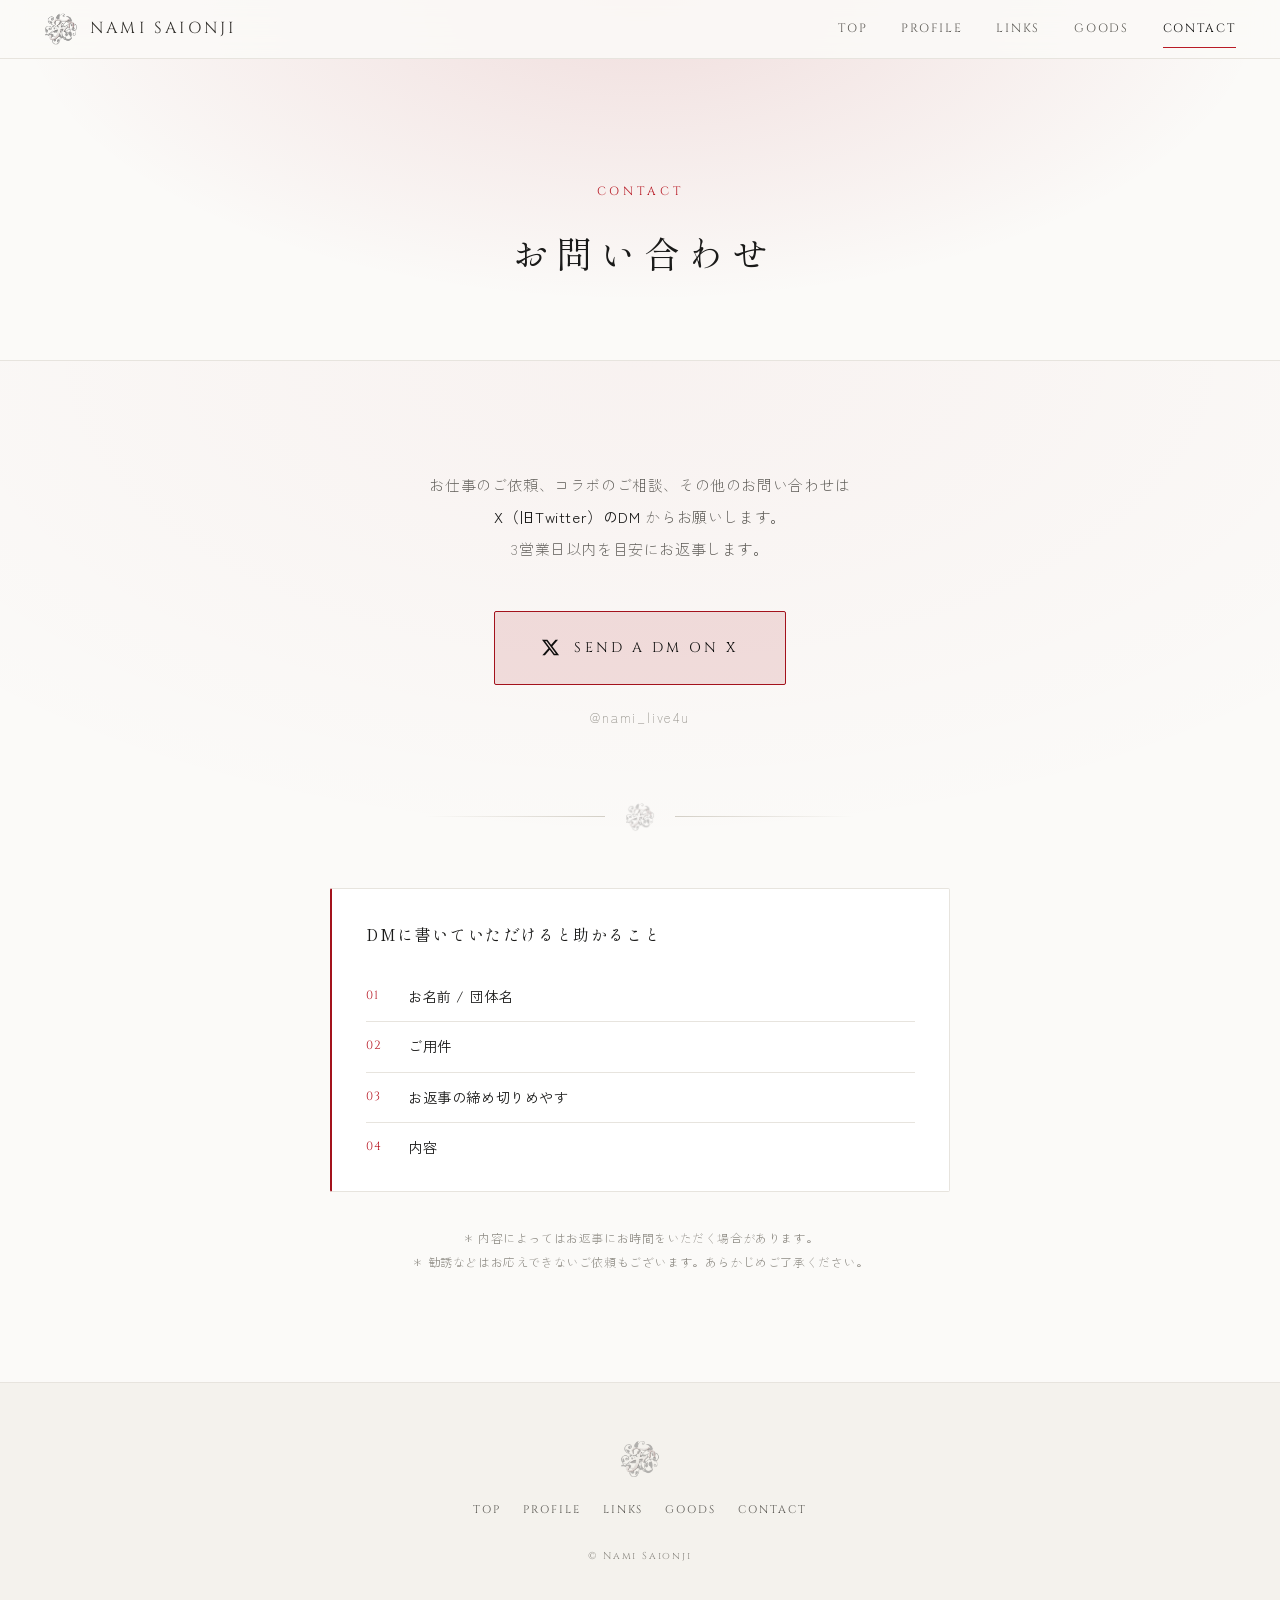
==== commit c922bda0: "Add files via upload" ====
--- a/contact.html
+++ b/contact.html
@@ -93,19 +93,19 @@
 
       <div class="ask rv" data-d="3">
         <p class="ask__t">DMに書いていただけると助かること</p>
-        <p class="ask__s">最初のDMにこれが揃っていると、やり取りが一往復で済みます。</p>
+        <p class="ask__s"></p>
         <ol>
-          <li><b>お名前 / 団体名</b>　ご担当者さまのお名前も</li>
-          <li><b>ご用件</b>　お仕事 / コラボ / グッズ / その他</li>
-          <li><b>お返事の締め切り</b>　ある場合はお知らせください</li>
-          <li><b>内容</b>　できるだけ具体的に</li>
+          <li><b>お名前 / 団体名</b></li>
+          <li><b>ご用件</b></li>
+          <li><b>お返事の締め切りめやす</b></li>
+          <li><b>内容</b></li>
         </ol>
       </div>
 
       <div class="rv" data-d="3" style="max-width:620px;margin:34px auto 0">
         <p style="font-size:12px;color:var(--text-3);line-height:2;text-align:center;margin:0">
           ＊ 内容によってはお返事にお時間をいただく場合があります。<br>
-          ＊ お応えできないご依頼もございます。あらかじめご了承ください。
+          ＊ 勧誘などはお応えできないご依頼もございます。あらかじめご了承ください。
         </p>
       </div>
     </div>
--- a/assets/css/style.css
+++ b/assets/css/style.css
@@ -161,6 +161,9 @@
 /* 長い見出し用。他のセクションは4〜6文字なので同じ級数だと間延びして見える。
    少し詰めて、2行になったときの行間も締める。 */
 .shead__jp--long{font-size:clamp(19px,2.7vw,26px);letter-spacing:.12em;line-height:1.7}
+/* 見出しの下に置く一言。帯のカードが押せることを伝えるためだけの行なので、
+   見出しより一段小さく、地の文より静かにしておく。 */
+.shead__note{margin:14px 0 0;font-size:13px;line-height:1.9;letter-spacing:.08em;color:var(--text-2)}
 
 .lead{max-width:56ch;color:var(--text-2);font-size:15px;line-height:2.15}
 .lead strong{color:var(--text);font-weight:400}
@@ -365,12 +368,50 @@
 .stream__rail--r > .stream__card{animation-name:stream-r!important}
 .stream__rail--l > .stream__card{animation-name:stream-l!important}
 
-/* 指している1枚だけ止めて明るくする。狙って押せるようにするため */
-.stream .stream__card:hover,
+/* 指している1枚だけ止めて明るくする。狙って押せるようにするため。
+   マウスのある機器だけ。タッチだと、押したあとに hover が残って
+   カードが1枚止まったままになる。 */
+@media (hover:hover){
+  .stream .stream__card:hover{animation-play-state:paused}
+  .stream__card:hover img{filter:brightness(1.5)}
+}
 .stream .stream__card:focus-visible{animation-play-state:paused}
-.stream__card:hover img,
 .stream__card:focus-visible img{filter:brightness(1.5)}
 .stream__card:focus-visible{outline:1px solid var(--crimson-hi);outline-offset:2px}
+
+/* 触れた瞬間に光る。スマホは hover が無いので、押したことがここで伝わる */
+.stream__card.is-tap img{filter:brightness(2) saturate(1.06)}
+
+/* 「押せます」の印。左右のレールに1枚ずつ、ゆっくり明滅させる。
+   JS が .is-hint を付け、カードを一度でも開いたら外して二度と出さない。
+   ふちが光る（::after）のと、指で触れたときのような輪が広がる（::before）の
+   二段構え。カードは overflow:hidden なので、光は外ではなく内側に回している。 */
+.stream__card.is-hint::after{
+  content:"";position:absolute;inset:0;border-radius:inherit;pointer-events:none;
+  box-shadow:inset 0 0 0 .2cqw rgba(255,255,255,.95),
+             inset 0 0 3.2cqw rgba(255,255,255,.42);
+  opacity:0;
+  animation:tapHint 3.4s var(--ease) infinite!important;
+}
+.stream__card.is-hint::before{
+  content:"";position:absolute;left:50%;top:50%;
+  width:2.6cqw;height:2.6cqw;margin:-1.3cqw 0 0 -1.3cqw;
+  border-radius:50%;border:.14cqw solid rgba(255,255,255,.95);
+  opacity:0;pointer-events:none;z-index:1;
+  animation:tapRipple 3.4s var(--ease) infinite!important;
+}
+@keyframes tapHint{0%,100%{opacity:0} 42%,58%{opacity:1}}
+@keyframes tapRipple{
+  0%,18%{opacity:0;transform:scale(.45)}
+  40%{opacity:.95;transform:scale(1)}
+  74%,100%{opacity:0;transform:scale(2.4)}
+}
+/* 動きを減らす設定では明滅させず、ふちだけ光らせたまま置く
+   （末尾の *{animation:none!important} で止まると消えてしまうため） */
+@media (prefers-reduced-motion:reduce){
+  .stream__card.is-hint::after{opacity:.85}
+  .stream__card.is-hint::before{display:none}
+}
 
 /* 負のディレイで最初のフレームからコリドーが埋まった状態にする。
    値は JS が --sd に入れる。カスタムプロパティなので、末尾の
@@ -604,7 +645,7 @@
   radial-gradient(58% 58% at 50% 44%,transparent 0%,rgb(var(--band-rgb) / .34) 72%,rgb(var(--band-rgb) / .82) 100%),
   linear-gradient(to bottom,transparent 58%,rgb(var(--band-rgb) / .94) 100%)}
 .hd.is-stuck{background:rgb(var(--bg-rgb) / .88)}
-@media (max-width:720px){ .nav{background:rgb(var(--bg-rgb) / .97)} }
+
 .lb__bd{background:rgb(var(--band-rgb) / .88)}
 .phead{background:radial-gradient(70% 120% at 50% 0%,rgb(var(--accent-rgb) / .12),transparent 70%)}
 .sec{background:radial-gradient(120% 78% at 50% 0%,rgb(var(--accent-rgb) / .035),transparent 62%)}
@@ -616,6 +657,38 @@
 .hd:not(.is-stuck) .hd__logo span{color:#e9e5db}
 .hd:not(.is-stuck) .nav a{color:#b6b0a4}
 .hd:not(.is-stuck) .nav a:hover,.hd:not(.is-stuck) .nav a[aria-current="page"]{color:#fff}
+
+/* ---------- スマホのメニュー（不具合の修正をここにまとめている） ---------- */
+@media (max-width:720px){
+  .nav{background:rgb(var(--bg-rgb) / .97)}
+
+  /* (1) メニューが header の中に潰れる問題。
+     backdrop-filter が効いている要素は、その中の position:fixed の
+     基準になってしまう。スクロールして .hd に is-stuck が付くと、
+     全画面のはずの .nav が高さ66pxのヘッダーに閉じ込められ、
+     項目が画面の外へはみ出していた。開いているあいだだけ外す。
+     閉じているときはこれまでどおりヘッダーがぼける。 */
+  body.is-open .hd.is-stuck{backdrop-filter:none;-webkit-backdrop-filter:none}
+
+  /* (2) メニューの文字が読めない問題。
+     ヒーローの上（is-stuck が付く前）用の淡い文字色が、全画面に
+     広がった白い地の上にもそのまま乗っていた。現在ページの項目に
+     いたっては白地に白。メニューの中では通常の文字色に戻す。 */
+  .nav a,
+  .hd:not(.is-stuck) .nav a{color:var(--text-2)}
+  .nav a:hover,
+  .nav a[aria-current="page"],
+  .hd:not(.is-stuck) .nav a:hover,
+  .hd:not(.is-stuck) .nav a[aria-current="page"]{color:var(--silver-hi)}
+
+  /* (3) トップ最上部でハンバーガーが見えない問題。
+     線と枠が墨色なので、暗いヒーローの上では地に沈んでいた。
+     ここだけ明るくし、メニューを開いたら地が白になるので戻す。 */
+  .hd:not(.is-stuck) .burger{border-color:rgba(233,229,219,.42)}
+  .hd:not(.is-stuck) .burger i{background:#e9e5db}
+  body.is-open .hd:not(.is-stuck) .burger{border-color:var(--line-2)}
+  body.is-open .hd:not(.is-stuck) .burger i{background:var(--silver)}
+}
 .hero__name{color:#f8f5ef}
 .hero__en{color:#b6afa2}
 .hero__scroll{color:#8b8478}
